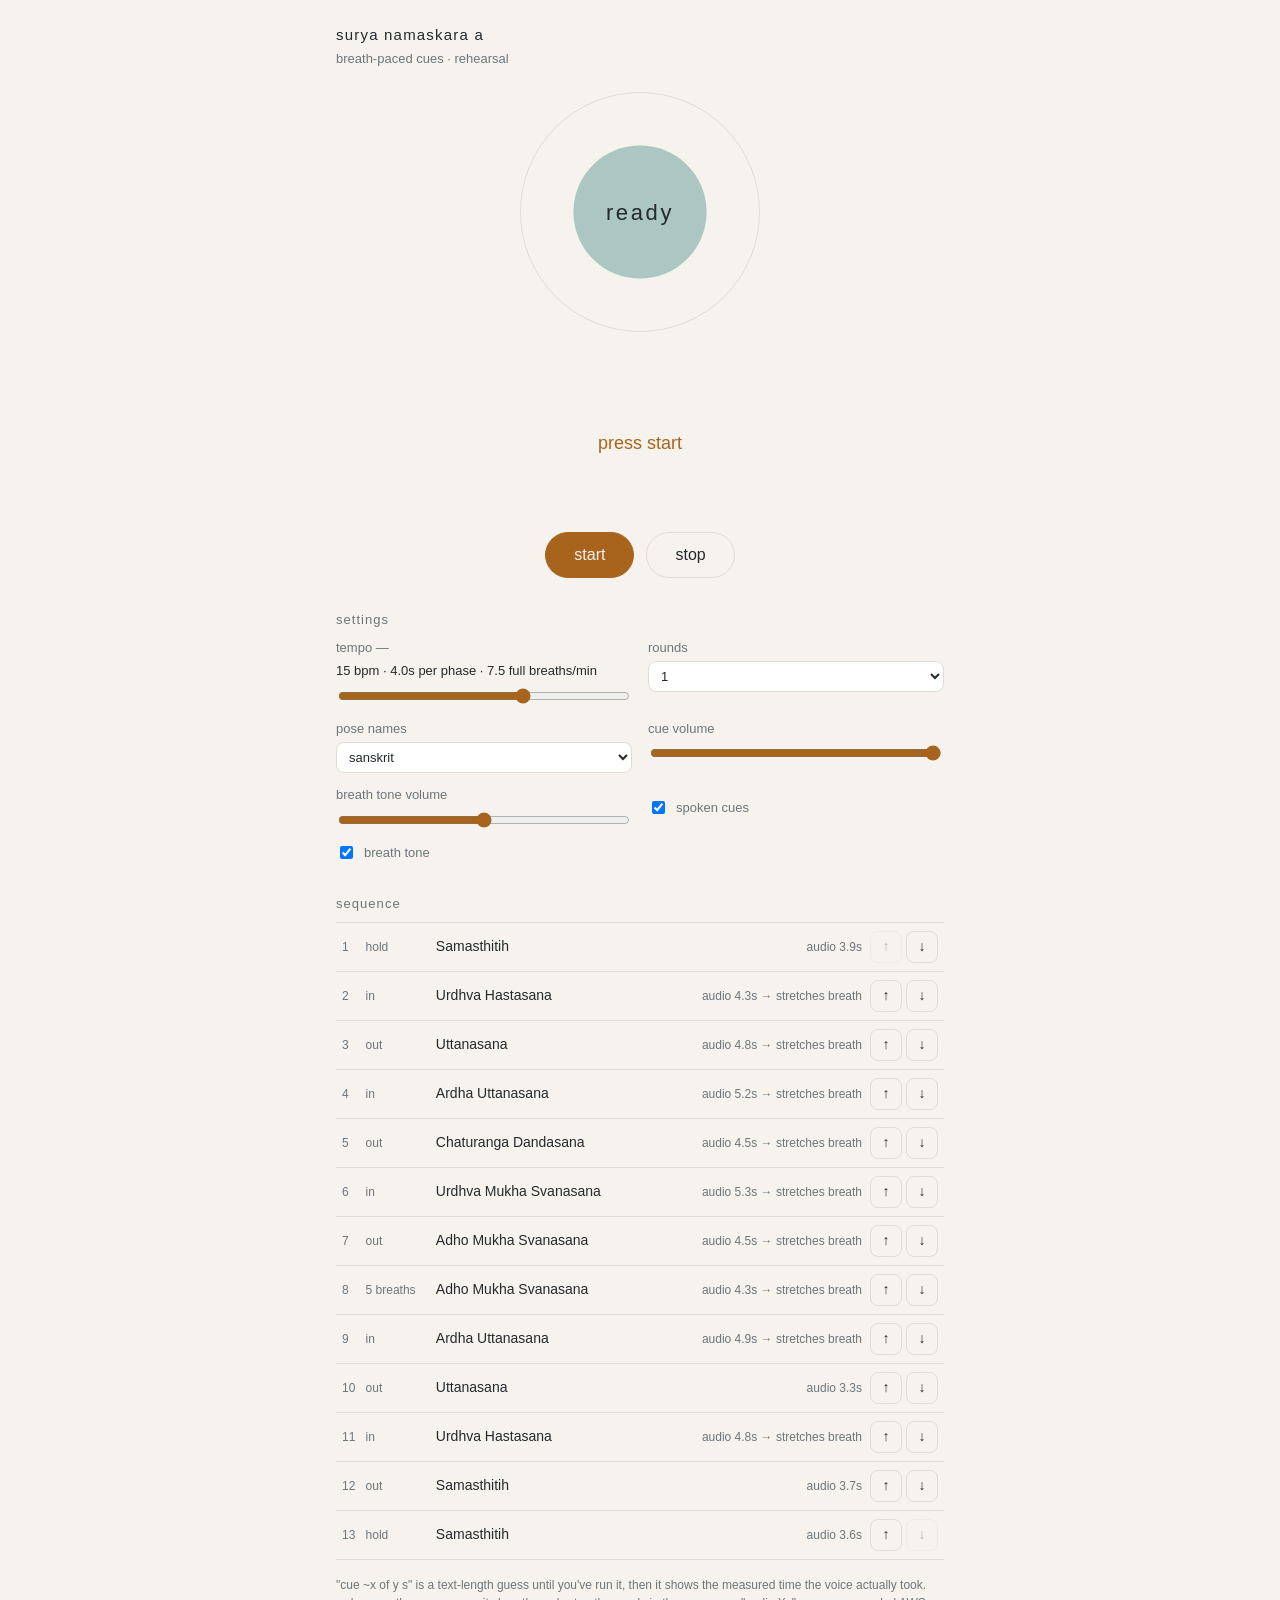
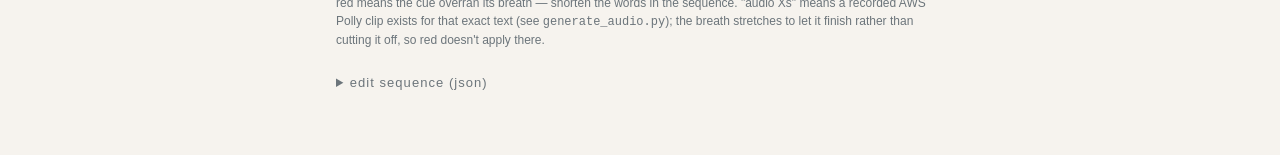
==== vault/40-projects/yoga-breath-cueing/breath-cue.html @ 0aace1fd "add: yoga breath-cueing project — TTS-timed Surya A cue sequence Co-Authored-By: Claude Sonnet 5.5 <" ====
<!doctype html>
<html lang="en">
<head>
<meta charset="utf-8">
<meta name="viewport" content="width=device-width, initial-scale=1">
<title>breath cue — surya namaskara a</title>
<style>
  :root {
    --bg: #14181c;
    --surface: #1c2227;
    --text: #e8e6e1;
    --muted: #8d979e;
    --accent: #d9a86c;
    --orb: #5f8f8b;
    --warn: #e07a5f;
    --line: #2b333a;
  }
  @media (prefers-color-scheme: light) {
    :root {
      --bg: #f6f3ee;
      --surface: #ffffff;
      --text: #24292d;
      --muted: #6c757b;
      --accent: #a8641c;
      --orb: #6fa39e;
      --warn: #c4472a;
      --line: #e1dcd3;
    }
  }
  * { box-sizing: border-box; }
  body {
    margin: 0;
    background: var(--bg);
    color: var(--text);
    font: 16px/1.5 -apple-system, BlinkMacSystemFont, "Segoe UI", Roboto, sans-serif;
  }
  main { max-width: 640px; margin: 0 auto; padding: 24px 16px 64px; }
  h1 { font-size: 15px; font-weight: 500; letter-spacing: .08em; margin: 0; }
  .sub { color: var(--muted); font-size: 13px; margin: 2px 0 0; }
  h2 { font-size: 13px; font-weight: 500; letter-spacing: .08em; color: var(--muted); margin: 32px 0 8px; }

  .stage { text-align: center; padding: 24px 0 8px; }
  .ring {
    position: relative; width: 240px; height: 240px; margin: 0 auto 20px;
    border: 1px solid var(--line); border-radius: 50%;
    display: grid; place-items: center;
  }
  .orb {
    position: absolute; inset: 8px; border-radius: 50%;
    background: var(--orb); opacity: .55;
    transform: scale(.6);
    transition-property: transform;
    transition-timing-function: ease-in-out;
    transition-duration: .8s;
  }
  .breathword { position: relative; font-size: 22px; letter-spacing: .12em; }
  .pose { font-size: 28px; font-weight: 500; min-height: 1.3em; }
  .pose-sub { color: var(--muted); min-height: 1.5em; }
  .move { margin-top: 12px; font-size: 18px; color: var(--accent); min-height: 1.5em; }
  .next, .progress { color: var(--muted); font-size: 13px; min-height: 1.5em; margin-top: 6px; }

  .controls { display: flex; gap: 12px; justify-content: center; margin: 16px 0 8px; }
  button {
    font: inherit; padding: 10px 28px; border-radius: 999px; cursor: pointer;
    border: 1px solid var(--accent); background: var(--accent); color: var(--bg);
  }
  button.ghost { background: transparent; color: var(--text); border-color: var(--line); }
  button:focus-visible, input:focus-visible, select:focus-visible, textarea:focus-visible {
    outline: 2px solid var(--accent); outline-offset: 2px;
  }

  .grid { display: grid; grid-template-columns: 1fr 1fr; gap: 12px 16px; }
  @media (max-width: 480px) { .grid { grid-template-columns: 1fr; } }
  label { display: flex; flex-direction: column; gap: 4px; font-size: 13px; color: var(--muted); }
  label.inline { flex-direction: row; align-items: center; gap: 8px; }
  select, input[type=range], textarea {
    font: inherit; color: var(--text); background: var(--surface);
    border: 1px solid var(--line); border-radius: 8px; padding: 6px 8px;
  }
  input[type=range] { padding: 0; accent-color: var(--accent); }
  input:disabled, select:disabled { opacity: .45; }
  .readout { color: var(--text); }

  ol.steps { list-style: none; margin: 0; padding: 0; border-top: 1px solid var(--line); }
  ol.steps li {
    display: grid; grid-template-columns: 2ch 8ch 1fr auto auto; gap: 8px; align-items: baseline;
    padding: 8px 6px; border-bottom: 1px solid var(--line); font-size: 14px;
  }
  ol.steps li.active { background: var(--surface); box-shadow: inset 3px 0 0 var(--accent); }
  .tag { color: var(--muted); font-size: 12px; }
  .mvs { display: flex; gap: 4px; }
  button.mv { padding: 0 8px; min-width: 32px; min-height: 32px; border-radius: 8px; background: transparent; color: var(--text); border: 1px solid var(--line); }
  button.mv:disabled { opacity: .3; cursor: default; }
  .fit { color: var(--muted); font-size: 12px; white-space: nowrap; }
  .fit.over { color: var(--warn); }

  details { margin-top: 24px; }
  summary { cursor: pointer; color: var(--muted); font-size: 13px; letter-spacing: .08em; }
  textarea { width: 100%; height: 260px; font: 12px/1.4 ui-monospace, Menlo, monospace; margin-top: 8px; }
  .err { color: var(--warn); font-size: 13px; min-height: 1.5em; }
  .note { color: var(--muted); font-size: 12px; margin-top: 16px; }
</style>
</head>
<body>
<main>
  <header>
    <h1>surya namaskara a</h1>
    <p class="sub">breath-paced cues · rehearsal</p>
  </header>

  <section class="stage" aria-live="off">
    <div class="ring">
      <div class="orb" id="orb"></div>
      <div class="breathword" id="breathWord">ready</div>
    </div>
    <div class="pose" id="poseMain">&nbsp;</div>
    <div class="pose-sub" id="poseSub">&nbsp;</div>
    <div class="move" id="move">press start</div>
    <div class="next" id="next"></div>
    <div class="progress" id="progress"></div>
  </section>

  <div class="controls">
    <button id="go">start</button>
    <button id="stop" class="ghost">stop</button>
  </div>

  <h2>settings</h2>
  <section class="grid">
    <label>tempo — <span class="readout" id="tempoOut"></span>
      <input type="range" id="bpm" min="6" max="20" step="0.5">
    </label>
    <label>rounds
      <select id="rounds"></select>
    </label>
    <label>pose names
      <select id="lang">
        <option value="both">sanskrit, then english</option>
        <option value="sa">sanskrit</option>
        <option value="en">english</option>
      </select>
    </label>
    <label>cue volume
      <input type="range" id="cueVol" min="0" max="1" step="0.05">
    </label>
    <label>breath tone volume
      <input type="range" id="toneVol" min="0" max="1" step="0.05">
    </label>
    <label class="inline"><input type="checkbox" id="speakOn"> spoken cues</label>
    <label class="inline"><input type="checkbox" id="toneOn"> breath tone</label>
  </section>

  <h2>sequence</h2>
  <ol class="steps" id="steps"></ol>
  <p class="note">
    "cue ~x of y s" is a text-length guess until you've run it, then it shows the measured time the voice actually took.
    red means the cue overran its breath — shorten the words in the sequence.
    "audio Xs" means a recorded AWS Polly clip exists for that exact text (see <code>generate_audio.py</code>); the breath
    stretches to let it finish rather than cutting it off, so red doesn't apply there.
  </p>

  <details>
    <summary>edit sequence (json)</summary>
    <textarea id="seqJson" spellcheck="false"></textarea>
    <div class="controls" style="justify-content:flex-start">
      <button id="seqApply" class="ghost">apply</button>
      <button id="seqReset" class="ghost">reset to default</button>
    </div>
    <div class="err" id="seqErr"></div>
    <p class="note">
      fields: <code>breath</code> in / out / hold · <code>breaths</code> (a hold of N full in+out breaths) ·
      <code>seconds</code> (override tempo) · <code>say_sa</code> (how the voice should pronounce the sanskrit; the
      displayed name stays <code>pose_sa</code>) · <code>first_round_only</code> / <code>last_round_only</code>.
    </p>
  </details>
</main>

<script type="application/json" id="defaultSeq">
[
  { "id": "settle", "breath": "hold", "seconds": 6, "first_round_only": true,
    "move": "stand at the top of the mat, feet together",
    "pose_sa": "Samasthitih", "ipa_sa": "sɐməˈst̪ʰɪt̪ɪh", "say_sa": "sama stitee", "pose_en": "mountain pose" },

  { "id": "reach", "breath": "in",
    "move": "sweep the arms up",
    "pose_sa": "Urdhva Hastasana", "ipa_sa": "ˈuːrd̪ʱʋɐ ɦɐˈst̪aːsɐnɐ", "say_sa": "oordva hastasana", "pose_en": "upward salute" },

  { "id": "fold", "breath": "out",
    "move": "fold forward, hands to the floor",
    "pose_sa": "Uttanasana", "ipa_sa": "ʊt̪ˈt̪aːnaːsɐnɐ", "say_sa": "oottanasana", "pose_en": "standing forward fold" },

  { "id": "lift", "breath": "in",
    "move": "lift the chest, lengthen the spine",
    "pose_sa": "Ardha Uttanasana", "ipa_sa": "ˈɐrd̪ʱɐ ʊt̪ˈt̪aːnaːsɐnɐ", "say_sa": "ardha oottanasana", "pose_en": "half lift" },

  { "id": "chaturanga", "breath": "out",
    "move": "step back and lower",
    "pose_sa": "Chaturanga Dandasana", "ipa_sa": "tʃɐt̪ʊˈrɐŋɡɐ d̪ɐɳˈɖaːsɐnɐ", "say_sa": "chaturanga dandasana", "pose_en": "four-limbed staff" },

  { "id": "updog", "breath": "in",
    "move": "roll over, open the chest",
    "pose_sa": "Urdhva Mukha Svanasana", "ipa_sa": "ˈuːrd̪ʱʋɐ ˈmʊkʰɐ ˈʃʋaːnaːsɐnɐ", "say_sa": "oordva mookha shvanasana", "pose_en": "upward-facing dog" },

  { "id": "downdog", "breath": "out",
    "move": "lift the hips back",
    "pose_sa": "Adho Mukha Svanasana", "ipa_sa": "ɐˈd̪ʱoː ˈmʊkʰɐ ˈʃʋaːnaːsɐnɐ", "say_sa": "adho mookha shvanasana", "pose_en": "downward-facing dog" },

  { "id": "downdog-hold", "breaths": 5,
    "move": "stay, breathing",
    "quality": "Long, smooth breaths.",
    "pose_sa": "Adho Mukha Svanasana", "ipa_sa": "ɐˈd̪ʱoː ˈmʊkʰɐ ˈʃʋaːnaːsɐnɐ", "say_sa": "adho mookha shvanasana", "pose_en": "downward-facing dog" },

  { "id": "lift2", "breath": "in",
    "move": "step forward, lengthen",
    "pose_sa": "Ardha Uttanasana", "ipa_sa": "ˈɐrd̪ʱɐ ʊt̪ˈt̪aːnaːsɐnɐ", "say_sa": "ardha oottanasana", "pose_en": "half lift" },

  { "id": "fold2", "breath": "out",
    "move": "fold",
    "pose_sa": "Uttanasana", "ipa_sa": "ʊt̪ˈt̪aːnaːsɐnɐ", "say_sa": "oottanasana", "pose_en": "standing forward fold" },

  { "id": "rise", "breath": "in",
    "move": "rise, arms overhead",
    "pose_sa": "Urdhva Hastasana", "ipa_sa": "ˈuːrd̪ʱʋɐ ɦɐˈst̪aːsɐnɐ", "say_sa": "oordva hastasana", "pose_en": "upward salute" },

  { "id": "home", "breath": "out",
    "move": "hands to heart",
    "pose_sa": "Samasthitih", "ipa_sa": "sɐməˈst̪ʰɪt̪ɪh", "say_sa": "sama stitee", "pose_en": "mountain pose" },

  { "id": "close", "breath": "hold", "seconds": 6, "last_round_only": true,
    "move": "stay. notice the breath.",
    "pose_sa": "Samasthitih", "ipa_sa": "sɐməˈst̪ʰɪt̪ɪh", "say_sa": "sama stitee", "pose_en": "mountain pose" }
]
</script>

<!-- filled in by generate_audio.py; text -> relative mp3 path. empty until you run it. -->
<script type="application/json" id="audioManifest">
{
  "Exhale.": "audio/4d46dfad33.mp3",
  "Exhale. fold forward, hands to the floor. oottanasana.": "audio/008b2da4d5.mp3",
  "Exhale. fold. oottanasana.": "audio/ad66fa052b.mp3",
  "Exhale. hands to heart. sama stitee.": "audio/72543efe14.mp3",
  "Exhale. lift the hips back. adho mookha shvanasana.": "audio/5450596622.mp3",
  "Exhale. step back and lower. chaturanga dandasana.": "audio/89d48843bc.mp3",
  "Inhale. Breath 1 of 5. Long, smooth breaths.": "audio/b7b8e891ed.mp3",
  "Inhale. Breath 2 of 5.": "audio/b0080e4aee.mp3",
  "Inhale. Breath 3 of 5.": "audio/216a3e837f.mp3",
  "Inhale. Breath 4 of 5.": "audio/7227cd69fa.mp3",
  "Inhale. Breath 5 of 5.": "audio/d7e41f16d7.mp3",
  "Inhale. lift the chest, lengthen the spine. ardha oottanasana.": "audio/4bf5a73300.mp3",
  "Inhale. rise, arms overhead. oordva hastasana.": "audio/eaea4ec410.mp3",
  "Inhale. roll over, open the chest. oordva mookha shvanasana.": "audio/709d3c87ad.mp3",
  "Inhale. step forward, lengthen. ardha oottanasana.": "audio/d7180b1570.mp3",
  "Inhale. sweep the arms up. oordva hastasana.": "audio/eaccd46855.mp3",
  "stand at the top of the mat, feet together. sama stitee.": "audio/0948a01a51.mp3",
  "stay. notice the breath. sama stitee.": "audio/5d4daa7d09.mp3"
}
</script>

<script>
// <logic> — pure functions, no DOM. tested in node by extracting this block.
const CHARS_PER_SEC = 13;      // spoken text length -> seconds at rate 1. tune after measuring.
const MAX_RATE = 1.5;
const MIN_RATE = 0.85;

function estSeconds(text) { return text.length / CHARS_PER_SEC; }

function poseName(step, lang) {
  const sa = step.say_sa || step.pose_sa || '';
  const en = step.pose_en || '';
  if (lang === 'sa') return sa;
  if (lang === 'en') return en;
  return [sa, en].filter(Boolean).join(', ');
}

// durLookup(text) -> known audio duration in seconds, or 0/undefined if none recorded.
// a recorded duration is a floor, never a ceiling: the breath is only ever stretched
// to let the cue finish, never cut short.
const noAudio = () => 0;
const AUDIO_PAD = 0.3;

function withAudioFloor(dur, text, durLookup) {
  const known = durLookup(text);
  return known ? Math.max(dur, known + AUDIO_PAD) : dur;
}

function stepPhases(step, tempo, lang, durLookup = noAudio) {
  const out = [];
  const base = { stepId: step.id };
  if (step.breaths) {
    const n = step.breaths;
    for (let i = 1; i <= n; i++) {
      const q = i === 1 && step.quality ? ' ' + step.quality : '';
      const inText = `Inhale. Breath ${i} of ${n}.${q}`, outText = 'Exhale.';
      out.push({ ...base, breath: 'in', dur: withAudioFloor(tempo, inText, durLookup), text: inText, holdIdx: i, holdTotal: n });
      out.push({ ...base, breath: 'out', dur: withAudioFloor(tempo, outText, durLookup), text: outText, holdIdx: i, holdTotal: n });
    }
  } else {
    const word = step.breath === 'in' ? 'Inhale' : step.breath === 'out' ? 'Exhale' : '';
    const text = [word, step.move, poseName(step, lang)].filter(Boolean).map(x => x.replace(/[.\s]+$/, '')).join('. ') + '.';
    const dur = withAudioFloor(step.seconds || tempo, text, durLookup);
    out.push({ ...base, breath: step.breath, dur, text });
  }
  return out;
}

function buildPhases(seq, rounds, tempo, lang, durLookup = noAudio) {
  const phases = [];
  for (let r = 0; r < rounds; r++) {
    seq.forEach((step, si) => {
      if (step.first_round_only && r > 0) return;
      if (step.last_round_only && r < rounds - 1) return;
      for (const p of stepPhases(step, tempo, lang, durLookup)) {
        phases.push({ ...p, round: r + 1, rounds, stepNo: si + 1, stepCount: seq.length });
      }
    });
  }
  return phases;
}

function speechRate(text, dur) {
  const need = estSeconds(text) / Math.max(dur - 0.4, 0.5);
  return Math.min(MAX_RATE, Math.max(MIN_RATE, need));
}

// how much of its window the cue needs (1 = exactly fills it), at the fastest allowed rate
function cueLoad(text, dur) {
  return estSeconds(text) / MAX_RATE / Math.max(dur - 0.4, 0.5);
}

function validateSeq(seq) {
  if (!Array.isArray(seq) || !seq.length) return 'sequence must be a non-empty array';
  const ids = new Set();
  for (const [i, s] of seq.entries()) {
    const where = `step ${i + 1}`;
    if (!s || typeof s !== 'object') return `${where}: not an object`;
    if (!s.id || typeof s.id !== 'string') return `${where}: needs a string id`;
    if (ids.has(s.id)) return `${where}: duplicate id "${s.id}"`;
    ids.add(s.id);
    if (!s.breaths && !['in', 'out', 'hold'].includes(s.breath)) return `${where}: breath must be in, out, or hold (or set breaths)`;
    if (s.breaths && !(Number.isInteger(s.breaths) && s.breaths > 0)) return `${where}: breaths must be a positive integer`;
    if (s.seconds != null && !(s.seconds > 0)) return `${where}: seconds must be positive`;
  }
  return '';
}
// </logic>

const $ = id => document.getElementById(id);
const store = {
  get(k, d) { try { const v = localStorage.getItem('bc:' + k); return v == null ? d : JSON.parse(v); } catch { return d; } },
  set(k, v) { try { localStorage.setItem('bc:' + k, JSON.stringify(v)); } catch {} },
  del(k) { try { localStorage.removeItem('bc:' + k); } catch {} },
};

const DEFAULT_SEQ = JSON.parse($('defaultSeq').textContent);
const AUDIO_MANIFEST = JSON.parse($('audioManifest').textContent || '{}');   // text -> "audio/xxx.mp3"
const audioBuffers = new Map();   // text -> decoded AudioBuffer
const audioDurations = new Map(); // text -> measured seconds (from the decoded buffer)
const durLookup = text => audioDurations.get(text) || 0;

// decoding only (never plays anything), so it needs no user gesture and can run at page load —
// unlike `ctx`/`ensureAudio()` below, which stay gesture-gated for the breath tone's autoplay policy.
const decodeCtx = (window.AudioContext || window.webkitAudioContext) && new (window.AudioContext || window.webkitAudioContext)();

async function preloadAudio() {
  if (!decodeCtx) return;
  await Promise.all(Object.entries(AUDIO_MANIFEST).map(async ([text, path]) => {
    try {
      const buf = await fetch(path).then(r => r.arrayBuffer());
      const decoded = await decodeCtx.decodeAudioData(buf);
      audioBuffers.set(text, decoded);
      audioDurations.set(text, decoded.duration);
    } catch {
      // missing/renamed/corrupt file: silently fall back to speech synthesis for this cue
    }
  }));
}
const state = {
  seq: store.get('seq', null) || DEFAULT_SEQ,
  phases: [], i: 0, running: false, token: 0,
  bpm: store.get('bpm', 15), rounds: store.get('rounds', 1), lang: store.get('lang', 'sa'),
  voiceURI: '', cueVol: store.get('cueVol', 1), toneVol: store.get('toneVol', 0.5),
  speakOn: store.get('speakOn', true), toneOn: store.get('toneOn', true),
  get tempo() { return 60 / this.bpm; },   // seconds per breath phase (1 beat = 1 inhale or 1 exhale)
  measured: {},   // stepId -> longest measured cue seconds
  voices: [],
};
if (validateSeq(state.seq)) state.seq = DEFAULT_SEQ;

const stepById = id => state.seq.find(s => s.id === id);
const idle = () => !state.running && state.i === 0;

// ---------- audio: breath tone ----------
let ctx, envGain, osc1, osc2, cueGain;
function ensureAudio() {
  if (ctx) { if (ctx.state === 'suspended') ctx.resume(); return; }
  const AC = window.AudioContext || window.webkitAudioContext;
  if (!AC) return;
  ctx = new AC();
  osc1 = ctx.createOscillator(); osc2 = ctx.createOscillator();
  const g2 = ctx.createGain(); g2.gain.value = 0.35;
  const lp = ctx.createBiquadFilter(); lp.type = 'lowpass'; lp.frequency.value = 900;
  envGain = ctx.createGain(); envGain.gain.value = 0.0001;
  osc1.connect(lp); osc2.connect(g2); g2.connect(lp); lp.connect(envGain); envGain.connect(ctx.destination);
  osc1.frequency.value = 196; osc2.frequency.value = 294;
  osc1.start(); osc2.start();
  cueGain = ctx.createGain(); cueGain.gain.value = state.cueVol; cueGain.connect(ctx.destination);
}
function tone(breath, dur) {
  if (!ctx || !state.toneOn || breath === 'hold') return;
  const t = ctx.currentTime, up = breath === 'in';
  const f0 = up ? 196 : 262, f1 = up ? 262 : 196;
  const peak = Math.max(0.0002, state.toneVol * 0.25);
  for (const [o, m] of [[osc1, 1], [osc2, 1.5]]) {
    o.frequency.cancelScheduledValues(t);
    o.frequency.setValueAtTime(f0 * m, t);
    o.frequency.linearRampToValueAtTime(f1 * m, t + dur * 0.95);
  }
  const g = envGain.gain;
  g.cancelScheduledValues(t);
  if (up) {
    g.setValueAtTime(0.0001, t);
    g.linearRampToValueAtTime(peak, t + dur * 0.85);
    g.linearRampToValueAtTime(0.0001, t + dur * 0.99);
  } else {
    g.setValueAtTime(0.0001, t);
    g.linearRampToValueAtTime(peak * 0.8, t + 0.2);
    g.linearRampToValueAtTime(0.0001, t + dur * 0.97);
  }
}
function silence() {
  if (!ctx) return;
  envGain.gain.cancelScheduledValues(ctx.currentTime);
  envGain.gain.setTargetAtTime(0.0001, ctx.currentTime, 0.05);
}

// ---------- audio: spoken cues ----------
function speak(p) {
  if (!state.speakOn) return;
  const buffer = audioBuffers.get(p.text);
  if (buffer && ctx && cueGain) {
    const src = ctx.createBufferSource();
    src.buffer = buffer; src.connect(cueGain);
    src.start();
    return;
  }
  if (!('speechSynthesis' in window)) return;
  speechSynthesis.cancel();
  const u = new SpeechSynthesisUtterance(p.text);
  const v = state.voices.find(v => v.voiceURI === state.voiceURI);
  if (v) { u.voice = v; u.lang = v.lang; }
  u.volume = state.cueVol;
  u.rate = speechRate(p.text, p.dur);
  let t0 = 0;
  u.onstart = () => { t0 = performance.now(); };
  u.onend = () => {
    if (!t0) return;
    const secs = (performance.now() - t0) / 1000;
    state.measured[p.stepId] = Math.max(state.measured[p.stepId] || 0, secs);
    renderFit(p.stepId);
  };
  speechSynthesis.speak(u);
}

function loadVoices() {
  if (!('speechSynthesis' in window)) return;
  state.voices = speechSynthesis.getVoices().filter(v => /^en/i.test(v.lang));
  if (!state.voices.length) return;
  // no UI for this — auto-pick a decent fallback voice for cues without recorded audio
  const pref = state.voices.find(v => /samantha|karen|daniel|serena/i.test(v.name)) || state.voices[0];
  state.voiceURI = pref.voiceURI;
}

// ---------- rendering ----------
function rebuild() {
  state.phases = buildPhases(state.seq, state.rounds, state.tempo, state.lang, durLookup);
  renderSteps();
}

function fitText(step) {
  const rawPh = stepPhases(step, state.tempo, state.lang);          // durations before any audio floor
  const worstRaw = rawPh.reduce((a, b) => cueLoad(b.text, b.dur) >= cueLoad(a.text, a.dur) ? b : a);
  const recorded = audioDurations.get(worstRaw.text);
  if (recorded != null) {
    const stretches = recorded + AUDIO_PAD > worstRaw.dur;
    return {
      text: stretches ? `audio ${recorded.toFixed(1)}s → stretches breath` : `audio ${recorded.toFixed(1)}s`,
      over: false,
    };
  }
  const measured = state.measured[step.id];
  const win = worstRaw.dur;
  if (measured != null) {
    return { text: `cue ${measured.toFixed(1)} of ${win}s`, over: measured > win * 0.95 };
  }
  return { text: `cue ~${estSeconds(worstRaw.text).toFixed(1)} of ${win}s`, over: cueLoad(worstRaw.text, worstRaw.dur) > 1 };
}

function renderFit(id) {
  const li = document.querySelector(`#steps li[data-id="${CSS.escape(id)}"] .fit`);
  const step = stepById(id);
  if (!li || !step) return;
  const f = fitText(step);
  li.textContent = f.text; li.classList.toggle('over', f.over);
}

function renderSteps() {
  const ol = $('steps');
  ol.innerHTML = '';
  state.seq.forEach((step, i) => {
    const li = document.createElement('li');
    li.dataset.id = step.id;
    const tag = step.breaths ? `${step.breaths} breaths` : step.breath;
    const name = state.lang === 'en' ? step.pose_en : step.pose_sa;
    li.innerHTML = `<span class="tag">${i + 1}</span><span class="tag"></span><span></span><span class="fit"></span>
      <span class="mvs"><button class="mv up" aria-label="move step up">↑</button><button class="mv down" aria-label="move step down">↓</button></span>`;
    li.children[1].textContent = tag;
    li.children[2].textContent = name || step.move || step.id;
    const up = li.querySelector('.up'), down = li.querySelector('.down');
    up.dataset.off = i === 0 ? '1' : '0'; down.dataset.off = i === state.seq.length - 1 ? '1' : '0';
    up.addEventListener('click', () => moveStep(i, -1, 'up'));
    down.addEventListener('click', () => moveStep(i, 1, 'down'));
    ol.appendChild(li);
    renderFit(step.id);
  });
  setControls();
}

function moveStep(i, d, which) {
  const j = i + d;
  if (!idle() || j < 0 || j >= state.seq.length) return;
  const seq = state.seq.slice();
  [seq[i], seq[j]] = [seq[j], seq[i]];
  state.seq = seq; store.set('seq', seq);
  $('seqJson').value = JSON.stringify(seq, null, 2);
  rebuild();
  const b = document.querySelector(`#steps li[data-id="${CSS.escape(seq[j].id)}"] .${which}`);
  if (b && !b.disabled) b.focus(); else document.querySelector(`#steps li[data-id="${CSS.escape(seq[j].id)}"] .mv:not(:disabled)`)?.focus();
}

function showPhase(p) {
  const step = stepById(p.stepId);
  $('breathWord').textContent = p.breath === 'in' ? 'inhale' : p.breath === 'out' ? 'exhale' : 'settle';
  $('poseMain').textContent = state.lang === 'en' ? step.pose_en : step.pose_sa;
  $('poseSub').textContent = state.lang === 'both' ? step.pose_en : (state.lang === 'sa' ? step.pose_en : step.pose_sa);
  $('move').textContent = p.holdIdx ? `breath ${p.holdIdx} of ${p.holdTotal}` : (step.move || '');
  const later = state.phases.slice(state.i + 1).find(x => x.stepId !== p.stepId);
  const ns = later && stepById(later.stepId);
  $('next').textContent = ns ? `next: ${ns.pose_en}` : 'last movement';
  $('progress').textContent = `round ${p.round}/${p.rounds} · step ${p.stepNo}/${p.stepCount}`;

  const orb = $('orb');
  orb.style.transitionDuration = (p.breath === 'hold' ? 0.8 : p.dur * 0.95) + 's';
  orb.style.transform = `scale(${p.breath === 'in' ? 1 : p.breath === 'out' ? 0.5 : 0.75})`;

  document.querySelectorAll('#steps li').forEach(li => li.classList.toggle('active', li.dataset.id === p.stepId));
  const act = document.querySelector('#steps li.active');
  if (act) act.scrollIntoView({ block: 'nearest', behavior: 'smooth' });
}

function setControls() {
  $('go').textContent = state.running ? 'pause' : (state.i > 0 ? 'resume' : 'start');
  const lock = !idle();
  for (const id of ['bpm', 'rounds', 'lang']) $(id).disabled = lock;
  $('seqApply').disabled = lock; $('seqReset').disabled = lock;
  document.querySelectorAll('#steps .mv').forEach(b => { b.disabled = lock || b.dataset.off === '1'; });
}

function resetStage() {
  $('breathWord').textContent = 'ready';
  $('poseMain').innerHTML = '&nbsp;'; $('poseSub').innerHTML = '&nbsp;';
  $('move').textContent = 'press start'; $('next').textContent = ''; $('progress').textContent = '';
  $('orb').style.transitionDuration = '.8s'; $('orb').style.transform = 'scale(.6)';
  document.querySelectorAll('#steps li').forEach(li => li.classList.remove('active'));
}

// ---------- playback ----------
let wakeLock = null;
async function keepAwake(on) {
  try {
    if (on && 'wakeLock' in navigator) wakeLock = await navigator.wakeLock.request('screen');
    else if (wakeLock) { await wakeLock.release(); wakeLock = null; }
  } catch {}
}
const sleep = (ms, token) => new Promise(r => setTimeout(r, Math.max(0, ms)));

async function play() {
  if (state.running) return;
  ensureAudio();
  if (idle()) rebuild();
  state.running = true; setControls(); keepAwake(true);
  const token = ++state.token;
  let target = performance.now();
  while (state.i < state.phases.length && token === state.token) {
    const p = state.phases[state.i];
    showPhase(p); tone(p.breath, p.dur); speak(p);
    target += p.dur * 1000;
    await sleep(target - performance.now(), token);
    if (token !== state.token) return;
    state.i++;
  }
  if (token === state.token) finish();
}

function pause() {
  state.token++; state.running = false;
  if ('speechSynthesis' in window) speechSynthesis.cancel();
  silence(); keepAwake(false); setControls();
}

function stop() {
  pause(); state.i = 0; resetStage(); setControls();
}

function finish() {
  state.running = false; state.i = 0; keepAwake(false); silence(); setControls();
  $('breathWord').textContent = 'done'; $('move').textContent = 'stay a moment'; $('next').textContent = '';
  document.querySelectorAll('#steps li').forEach(li => li.classList.remove('active'));
}

// ---------- wiring ----------
function bind(id, key, parse = v => v, after = () => {}) {
  const el = $(id);
  if (el.type === 'checkbox') el.checked = state[key]; else el.value = state[key];
  el.addEventListener('input', () => {
    state[key] = el.type === 'checkbox' ? el.checked : parse(el.value);
    store.set(key, state[key]);
    after();
  });
}

for (let n = 1; n <= 5; n++) {
  const o = document.createElement('option'); o.value = n; o.textContent = n; $('rounds').appendChild(o);
}
const tempoLabel = () => {
  $('tempoOut').textContent = `${state.bpm} bpm · ${state.tempo.toFixed(1)}s per phase · ${(state.bpm / 2).toFixed(1)} full breaths/min`;
};
bind('bpm', 'bpm', Number, () => { tempoLabel(); rebuild(); });
bind('rounds', 'rounds', Number, rebuild);
bind('lang', 'lang', v => v, () => { state.measured = {}; rebuild(); });
bind('cueVol', 'cueVol', Number, () => { if (cueGain) cueGain.gain.value = state.cueVol; });
bind('toneVol', 'toneVol', Number);
bind('speakOn', 'speakOn');
bind('toneOn', 'toneOn');
tempoLabel();

$('go').addEventListener('click', () => state.running ? pause() : play());
$('stop').addEventListener('click', stop);
document.addEventListener('keydown', e => {
  if (e.code === 'Space' && !/^(TEXTAREA|SELECT|INPUT)$/.test(e.target.tagName)) {
    e.preventDefault(); state.running ? pause() : play();
  }
});

$('seqJson').value = JSON.stringify(state.seq, null, 2);
$('seqApply').addEventListener('click', () => {
  let parsed;
  try { parsed = JSON.parse($('seqJson').value); } catch (e) { $('seqErr').textContent = 'json error: ' + e.message; return; }
  const err = validateSeq(parsed);
  if (err) { $('seqErr').textContent = err; return; }
  $('seqErr').textContent = '';
  state.seq = parsed; state.measured = {}; store.set('seq', parsed); rebuild();
});
$('seqReset').addEventListener('click', () => {
  store.del('seq'); state.seq = DEFAULT_SEQ; state.measured = {};
  $('seqJson').value = JSON.stringify(DEFAULT_SEQ, null, 2); $('seqErr').textContent = ''; rebuild();
});

if ('speechSynthesis' in window) {
  speechSynthesis.addEventListener('voiceschanged', loadVoices);
  loadVoices();
} else if (!Object.keys(AUDIO_MANIFEST).length) {
  $('speakOn').checked = false; $('speakOn').disabled = true; state.speakOn = false;
}

preloadAudio().then(() => { rebuild(); setControls(); });
</script>
</body>
</html>
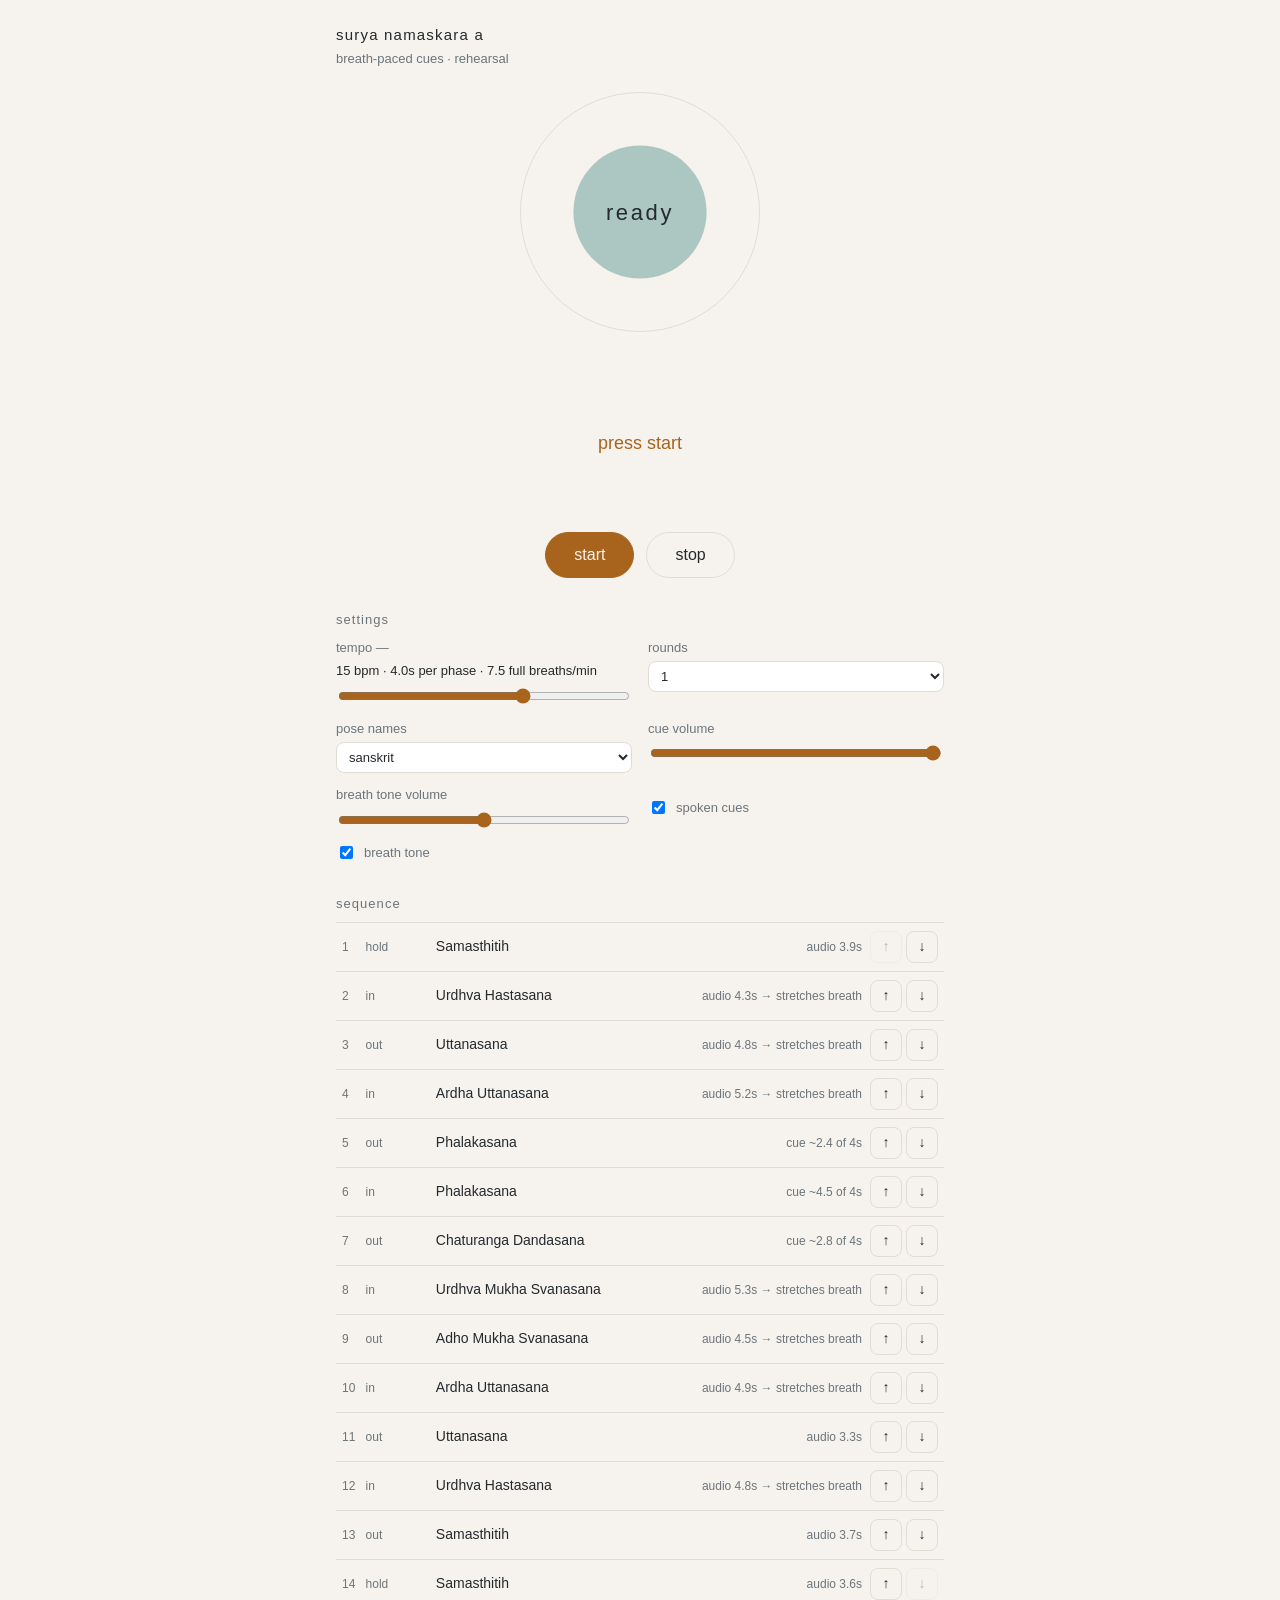
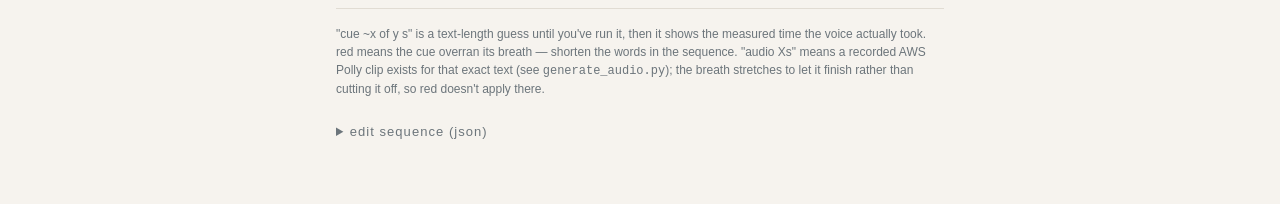
==== commit 66fe4282: "update: yoga-breath-cueing — add plank, drop down-dog hold Co-Authored-By: Claude Sonnet 5.5 <norepl" ====
--- a/vault/40-projects/yoga-breath-cueing/breath-cue.html
+++ b/vault/40-projects/yoga-breath-cueing/breath-cue.html
@@ -193,8 +193,16 @@
     "move": "lift the chest, lengthen the spine",
     "pose_sa": "Ardha Uttanasana", "ipa_sa": "ˈɐrd̪ʱɐ ʊt̪ˈt̪aːnaːsɐnɐ", "say_sa": "ardha oottanasana", "pose_en": "half lift" },
 
+  { "id": "plank", "breath": "out",
+    "move": "step back",
+    "pose_sa": "Phalakasana", "ipa_sa": "pʰɐlɐˈkaːsɐnɐ", "say_sa": "phalakasana", "pose_en": "plank" },
+
+  { "id": "shift", "breath": "in",
+    "move": "shift forward, shoulders over wrists",
+    "pose_sa": "Phalakasana", "ipa_sa": "pʰɐlɐˈkaːsɐnɐ", "say_sa": "phalakasana", "pose_en": "plank" },
+
   { "id": "chaturanga", "breath": "out",
-    "move": "step back and lower",
+    "move": "lower",
     "pose_sa": "Chaturanga Dandasana", "ipa_sa": "tʃɐt̪ʊˈrɐŋɡɐ d̪ɐɳˈɖaːsɐnɐ", "say_sa": "chaturanga dandasana", "pose_en": "four-limbed staff" },
 
   { "id": "updog", "breath": "in",
@@ -203,11 +211,6 @@
 
   { "id": "downdog", "breath": "out",
     "move": "lift the hips back",
-    "pose_sa": "Adho Mukha Svanasana", "ipa_sa": "ɐˈd̪ʱoː ˈmʊkʰɐ ˈʃʋaːnaːsɐnɐ", "say_sa": "adho mookha shvanasana", "pose_en": "downward-facing dog" },
-
-  { "id": "downdog-hold", "breaths": 5,
-    "move": "stay, breathing",
-    "quality": "Long, smooth breaths.",
     "pose_sa": "Adho Mukha Svanasana", "ipa_sa": "ɐˈd̪ʱoː ˈmʊkʰɐ ˈʃʋaːnaːsɐnɐ", "say_sa": "adho mookha shvanasana", "pose_en": "downward-facing dog" },
 
   { "id": "lift2", "breath": "in",
